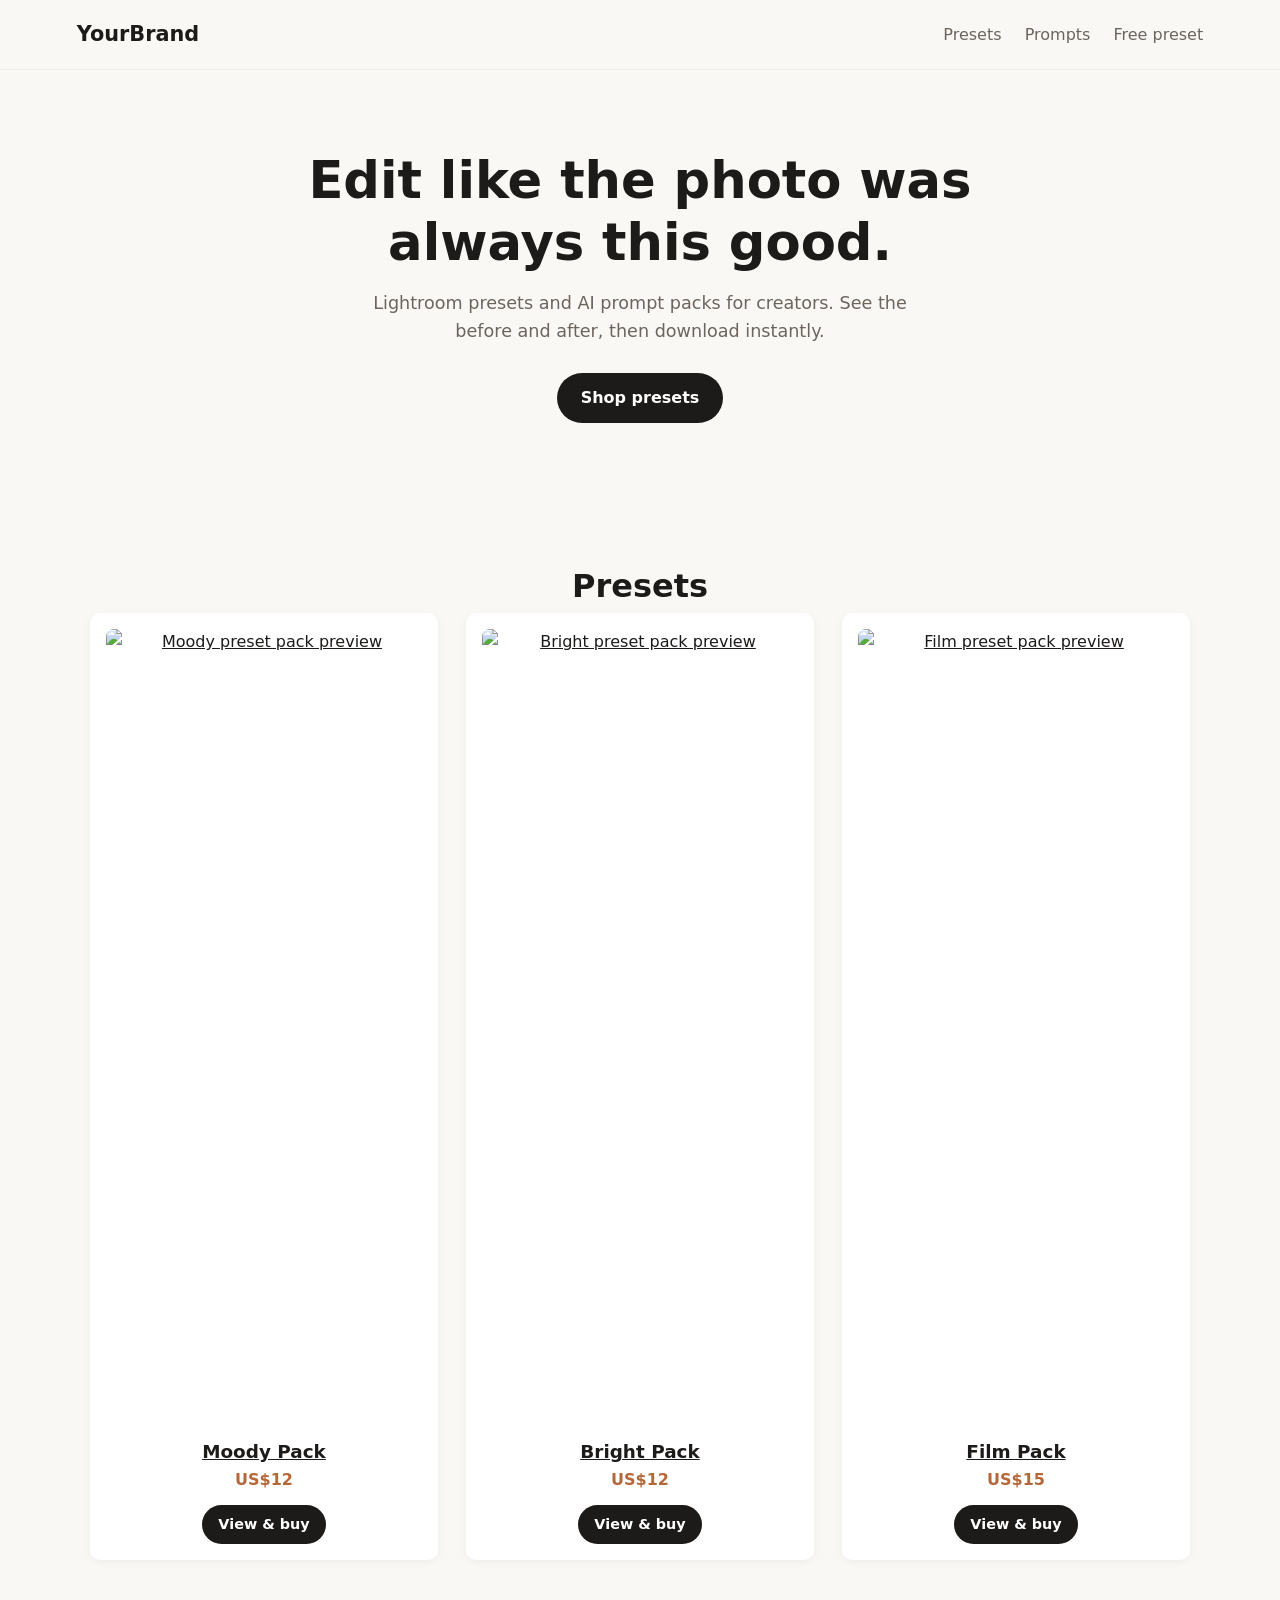
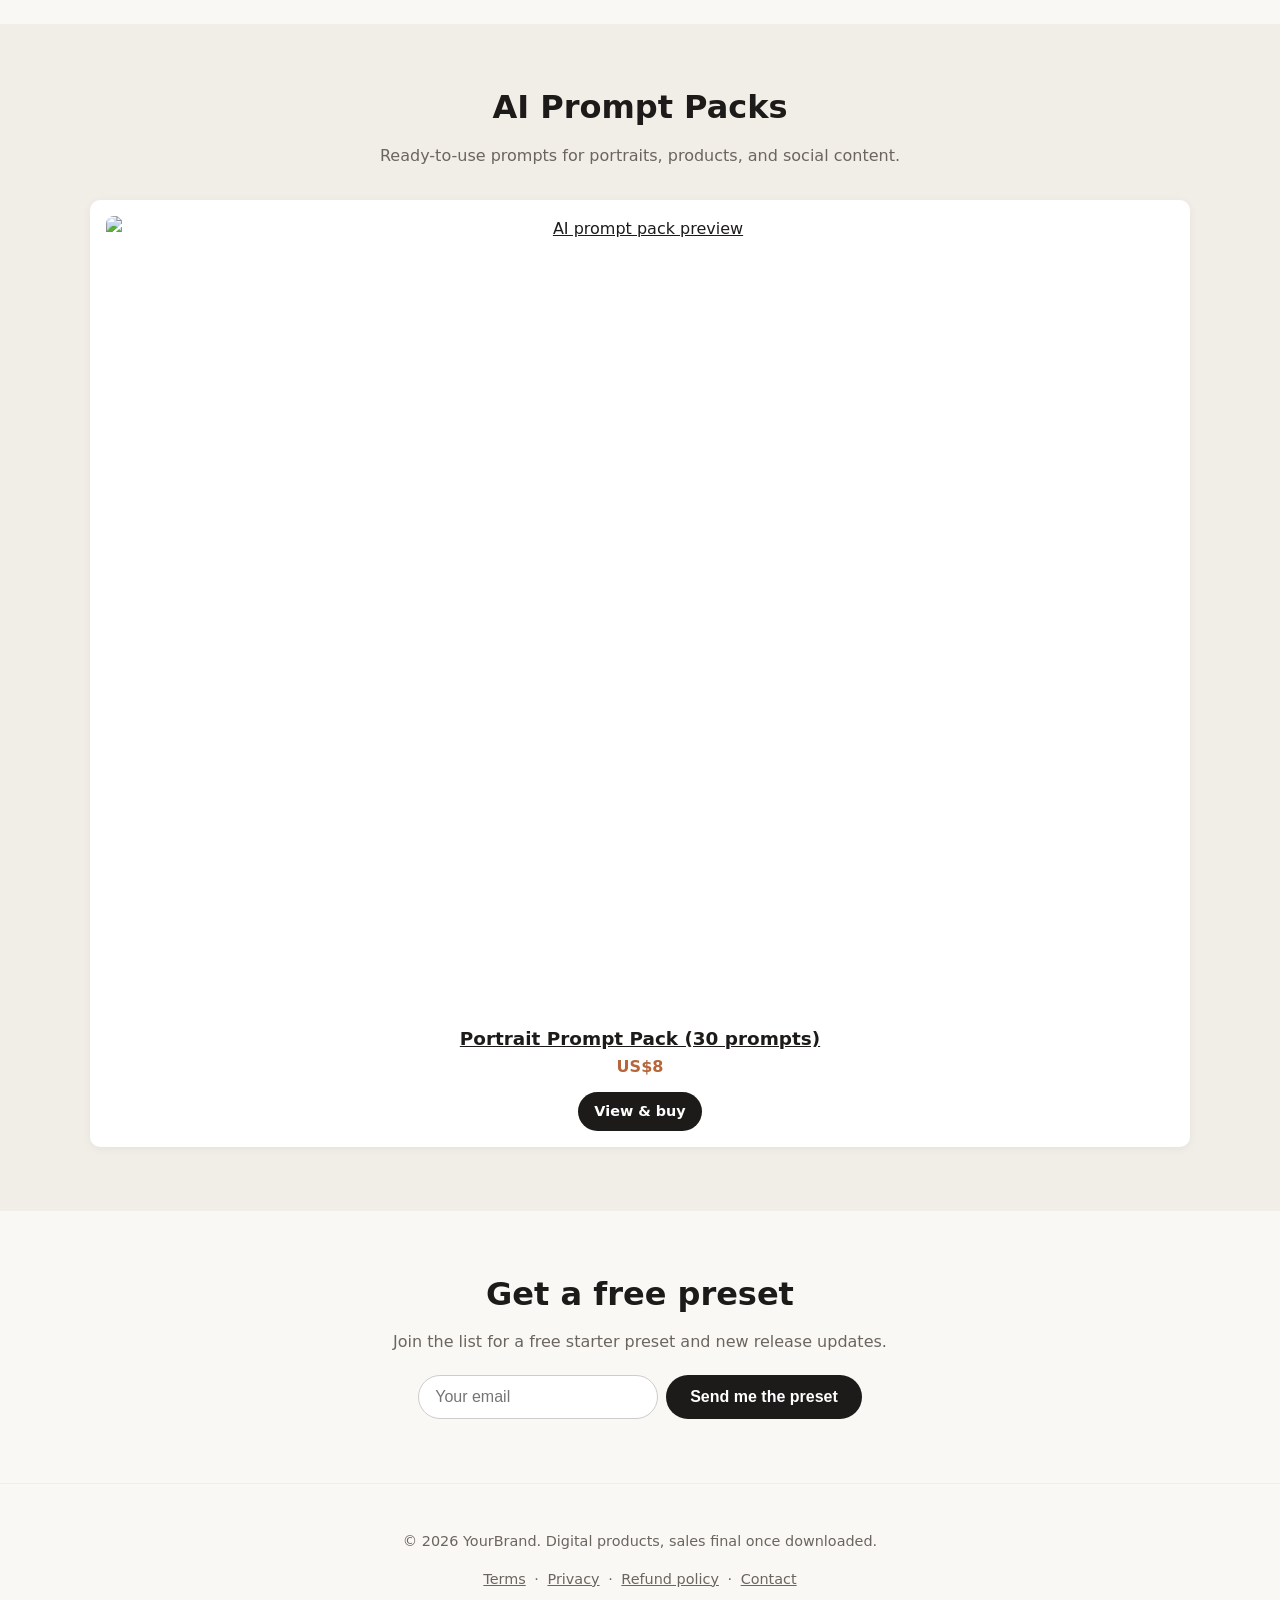
==== index.html @ be9381fc "Add files via upload" ====
<!DOCTYPE html>
<html lang="en">
<head>
  <meta charset="UTF-8">
  <meta name="viewport" content="width=device-width, initial-scale=1.0">
  <title>YourBrand | Lightroom Presets & AI Prompt Packs</title>
  <meta name="description" content="Lightroom presets and AI prompt packs. See the before and after, then buy instantly.">
  <link rel="stylesheet" href="style.css">
</head>
<body>

<header class="site-header">
  <a href="index.html" class="logo">YourBrand</a>
  <nav>
    <a href="#presets">Presets</a>
    <a href="prompts.html">Prompts</a>
    <a href="#free">Free preset</a>
  </nav>
</header>

<section class="hero">
  <h1>Edit like the photo was always this good.</h1>
  <p>Lightroom presets and AI prompt packs for creators. See the before and after, then download instantly.</p>
  <a href="#presets" class="btn">Shop presets</a>
</section>

<section class="featured" id="presets">
  <h2>Presets</h2>
  <div class="grid">

    <article class="card">
      <a href="preset.html?pack=moody">
        <img src="images/moody-cover.jpg" alt="Moody preset pack preview" width="800" height="800">
        <h3>Moody Pack</h3>
      </a>
      <p class="price">US$12</p>
      <a href="preset.html?pack=moody" class="btn small">View &amp; buy</a>
    </article>

    <article class="card">
      <a href="preset.html?pack=bright">
        <img src="images/bright-cover.jpg" alt="Bright preset pack preview" width="800" height="800">
        <h3>Bright Pack</h3>
      </a>
      <p class="price">US$12</p>
      <a href="preset.html?pack=bright" class="btn small">View &amp; buy</a>
    </article>

    <article class="card">
      <a href="preset.html?pack=film">
        <img src="images/film-cover.jpg" alt="Film preset pack preview" width="800" height="800">
        <h3>Film Pack</h3>
      </a>
      <p class="price">US$15</p>
      <a href="preset.html?pack=film" class="btn small">View &amp; buy</a>
    </article>

  </div>
</section>

<section class="featured alt" id="prompts">
  <h2>AI Prompt Packs</h2>
  <p class="section-intro">Ready-to-use prompts for portraits, products, and social content.</p>
  <div class="grid">
    <article class="card">
      <a href="prompts.html">
        <img src="images/prompts-cover.jpg" alt="AI prompt pack preview" width="800" height="800">
        <h3>Portrait Prompt Pack (30 prompts)</h3>
      </a>
      <p class="price">US$8</p>
      <a href="prompts.html" class="btn small">View &amp; buy</a>
    </article>
  </div>
</section>

<section class="free-offer" id="free">
  <h2>Get a free preset</h2>
  <p>Join the list for a free starter preset and new release updates.</p>
  <!-- Paste your MailerLite / Kit form embed code here -->
  <form class="signup" action="#" method="post">
    <input type="email" placeholder="Your email" required>
    <button type="submit" class="btn">Send me the preset</button>
  </form>
</section>

<footer class="site-footer">
  <p>&copy; 2026 YourBrand. Digital products, sales final once downloaded.</p>
  <p><a href="#">Terms</a> &middot; <a href="#">Privacy</a> &middot; <a href="#">Refund policy</a> &middot; <a href="#">Contact</a></p>
</footer>

</body>
</html>
---- style.css ----
/* ---------- Base ---------- */
:root {
  --bg: #faf8f5;
  --bg-alt: #f1ede7;
  --ink: #1d1b19;
  --muted: #6b655e;
  --accent: #b5673a;
  --radius: 10px;
}

* { box-sizing: border-box; }

body {
  margin: 0;
  font-family: system-ui, -apple-system, "Segoe UI", Roboto, sans-serif;
  color: var(--ink);
  background: var(--bg);
  line-height: 1.6;
}

img { max-width: 100%; display: block; }
a { color: inherit; }

h1, h2, h3 { line-height: 1.2; margin: 0 0 0.5em; }

/* ---------- Header ---------- */
.site-header {
  display: flex;
  justify-content: space-between;
  align-items: center;
  flex-wrap: wrap;
  gap: 12px;
  padding: 18px 6%;
  border-bottom: 1px solid var(--bg-alt);
}
.logo { font-weight: 700; font-size: 1.3rem; text-decoration: none; }
.site-header nav a {
  margin-left: 18px;
  text-decoration: none;
  color: var(--muted);
}
.site-header nav a:hover { color: var(--ink); }

/* ---------- Hero ---------- */
.hero {
  text-align: center;
  padding: 80px 6%;
}
.hero h1 {
  font-size: clamp(2rem, 5vw, 3.2rem);
  max-width: 720px;
  margin: 0 auto 16px;
}
.hero p {
  color: var(--muted);
  max-width: 560px;
  margin: 0 auto 28px;
  font-size: 1.1rem;
}

/* ---------- Buttons ---------- */
.btn {
  display: inline-block;
  background: var(--ink);
  color: #fff;
  padding: 12px 24px;
  border-radius: 999px;
  text-decoration: none;
  font-weight: 600;
  border: none;
  cursor: pointer;
  font-size: 1rem;
}
.btn:hover { background: var(--accent); }
.btn.small { padding: 8px 16px; font-size: 0.9rem; }
.btn.big { padding: 16px 32px; font-size: 1.1rem; }

/* ---------- Sections ---------- */
.featured, .free-offer {
  padding: 64px 6%;
}
.featured.alt { background: var(--bg-alt); }
.featured h2, .free-offer h2 {
  font-size: 2rem;
  text-align: center;
  margin-bottom: 8px;
}
.section-intro {
  text-align: center;
  color: var(--muted);
  margin-bottom: 32px;
}

.grid {
  display: grid;
  grid-template-columns: repeat(auto-fit, minmax(260px, 1fr));
  gap: 28px;
  max-width: 1100px;
  margin: 0 auto;
}
.card {
  background: #fff;
  border-radius: var(--radius);
  padding: 16px;
  text-align: center;
  box-shadow: 0 2px 10px rgba(0,0,0,0.05);
}
.card img {
  width: 100%;
  aspect-ratio: 1 / 1;
  object-fit: cover;
  border-radius: 8px;
  margin-bottom: 12px;
}
.card h3 { font-size: 1.15rem; margin-bottom: 4px; }
.price { font-weight: 700; color: var(--accent); margin: 4px 0 12px; }

/* ---------- Signup ---------- */
.free-offer { text-align: center; }
.free-offer p { color: var(--muted); }
.signup {
  display: flex;
  gap: 8px;
  justify-content: center;
  flex-wrap: wrap;
  margin-top: 20px;
}
.signup input {
  padding: 12px 16px;
  border: 1px solid #ccc;
  border-radius: 999px;
  min-width: 240px;
  font-size: 1rem;
}

/* ---------- Product page ---------- */
.product {
  max-width: 900px;
  margin: 0 auto;
  padding: 40px 6%;
}
.product h1 { font-size: 2.2rem; margin-bottom: 24px; }

/* Before / after slider */
.compare {
  position: relative;
  width: 100%;
  aspect-ratio: 4 / 3;
  overflow: hidden;
  border-radius: var(--radius);
  margin-bottom: 28px;
  user-select: none;
}
.compare img {
  position: absolute;
  inset: 0;
  width: 100%;
  height: 100%;
  object-fit: cover;
}
.compare .before {
  clip-path: inset(0 calc(100% - var(--pos, 50%)) 0 0);
}
.compare .handle {
  position: absolute;
  inset: 0;
  width: 100%;
  height: 100%;
  opacity: 0;
  margin: 0;
  cursor: ew-resize;
  z-index: 2;
}
.compare::after {
  content: "";
  position: absolute;
  top: 0;
  bottom: 0;
  left: var(--pos, 50%);
  width: 3px;
  background: #fff;
  transform: translateX(-50%);
  pointer-events: none;
  z-index: 1;
  box-shadow: 0 0 6px rgba(0,0,0,0.3);
}
.compare .label {
  position: absolute;
  top: 12px;
  z-index: 1;
  background: rgba(0,0,0,0.55);
  color: #fff;
  font-size: 0.8rem;
  padding: 4px 10px;
  border-radius: 999px;
  pointer-events: none;
}
.compare .label-before { left: 12px; }
.compare .label-after { right: 12px; }

/* Buy box */
.buy-box {
  background: #fff;
  border-radius: var(--radius);
  padding: 28px;
  text-align: center;
  margin-top: 16px;
  box-shadow: 0 2px 12px rgba(0,0,0,0.06);
}
.buy-box .price { font-size: 1.6rem; }
.includes {
  list-style: none;
  padding: 0;
  margin: 0 0 20px;
  color: var(--muted);
}
.includes li { padding: 4px 0; }
.fine-print { font-size: 0.85rem; color: var(--muted); margin-top: 12px; }

/* Prompt samples */
.sample-grid {
  display: grid;
  grid-template-columns: repeat(auto-fit, minmax(220px, 1fr));
  gap: 16px;
  margin-bottom: 28px;
}
.sample-grid img { border-radius: 8px; width: 100%; aspect-ratio: 1 / 1; object-fit: cover; }

/* ---------- Footer ---------- */
.site-footer {
  text-align: center;
  padding: 32px 6%;
  color: var(--muted);
  font-size: 0.9rem;
  border-top: 1px solid var(--bg-alt);
}
.site-footer a { margin: 0 4px; }

/* ---------- Mobile ---------- */
@media (max-width: 600px) {
  .hero { padding: 56px 6%; }
  .site-header nav a { margin-left: 12px; }
}
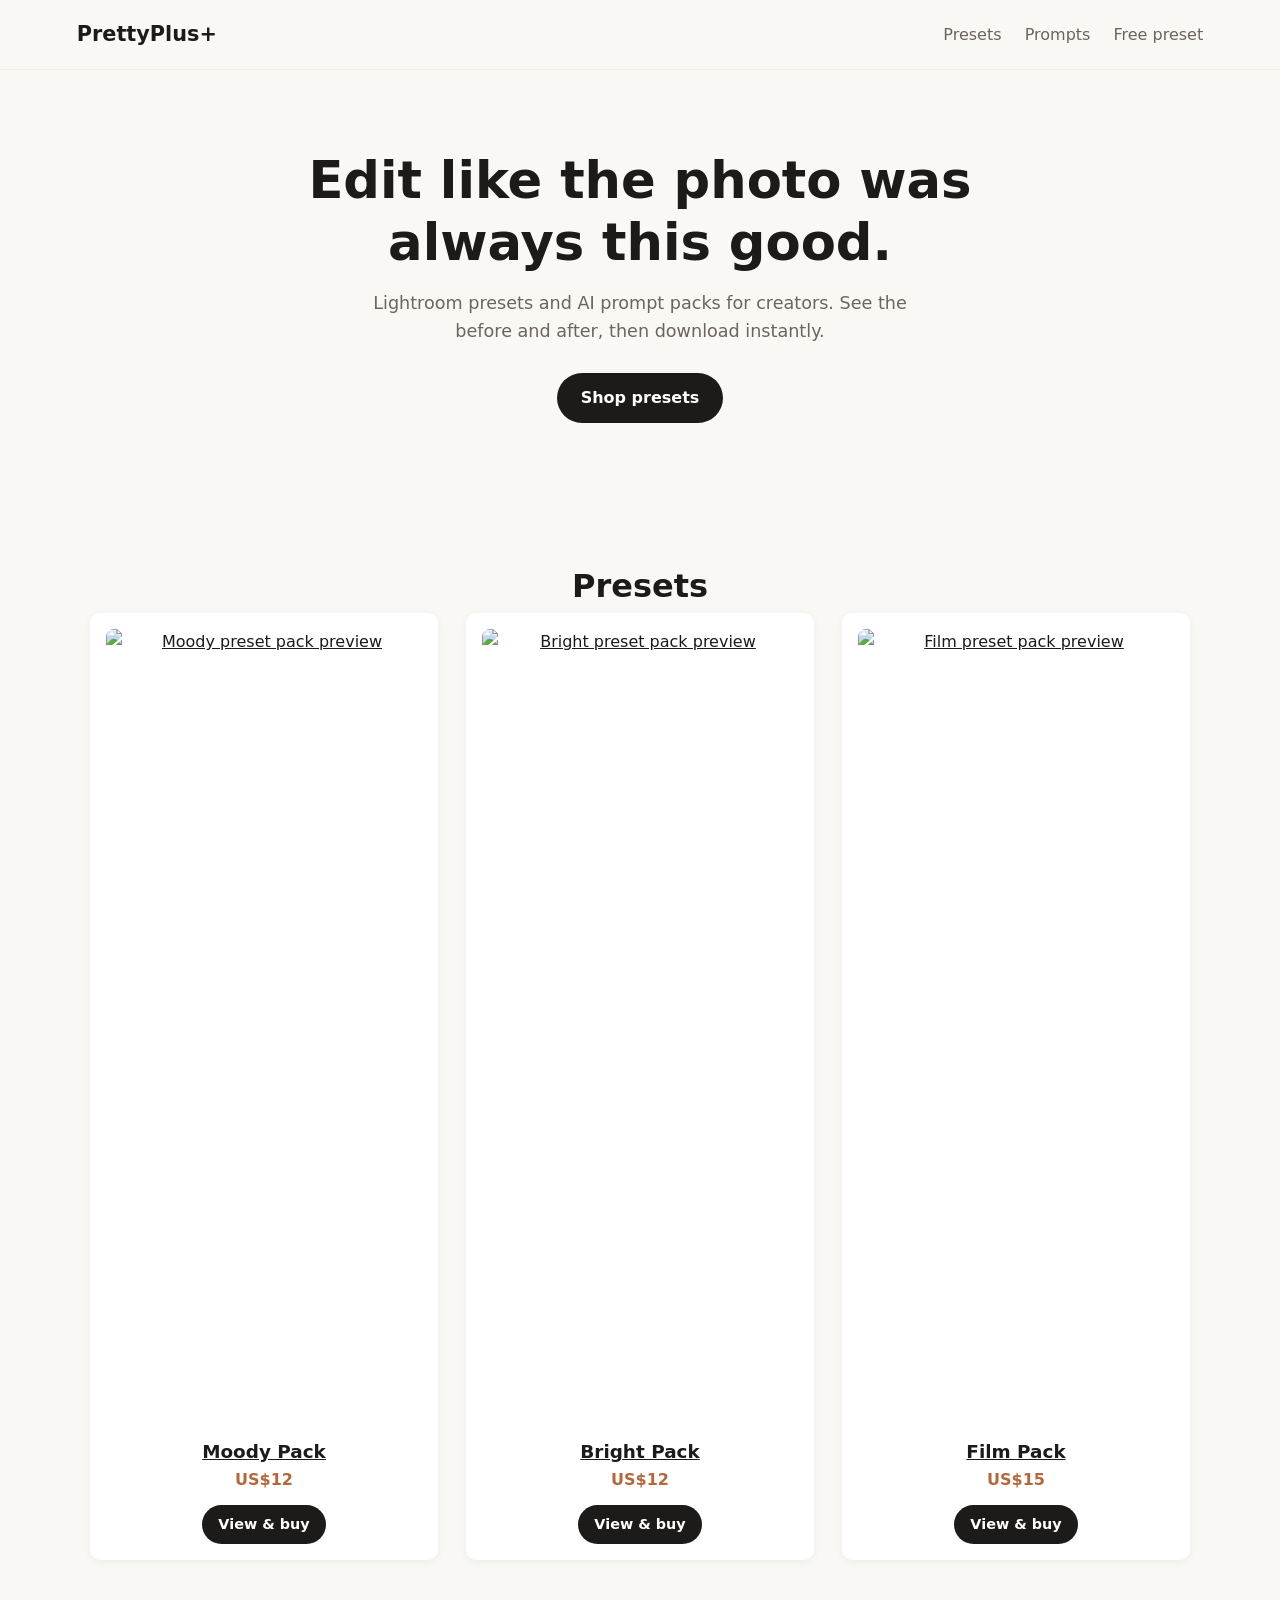
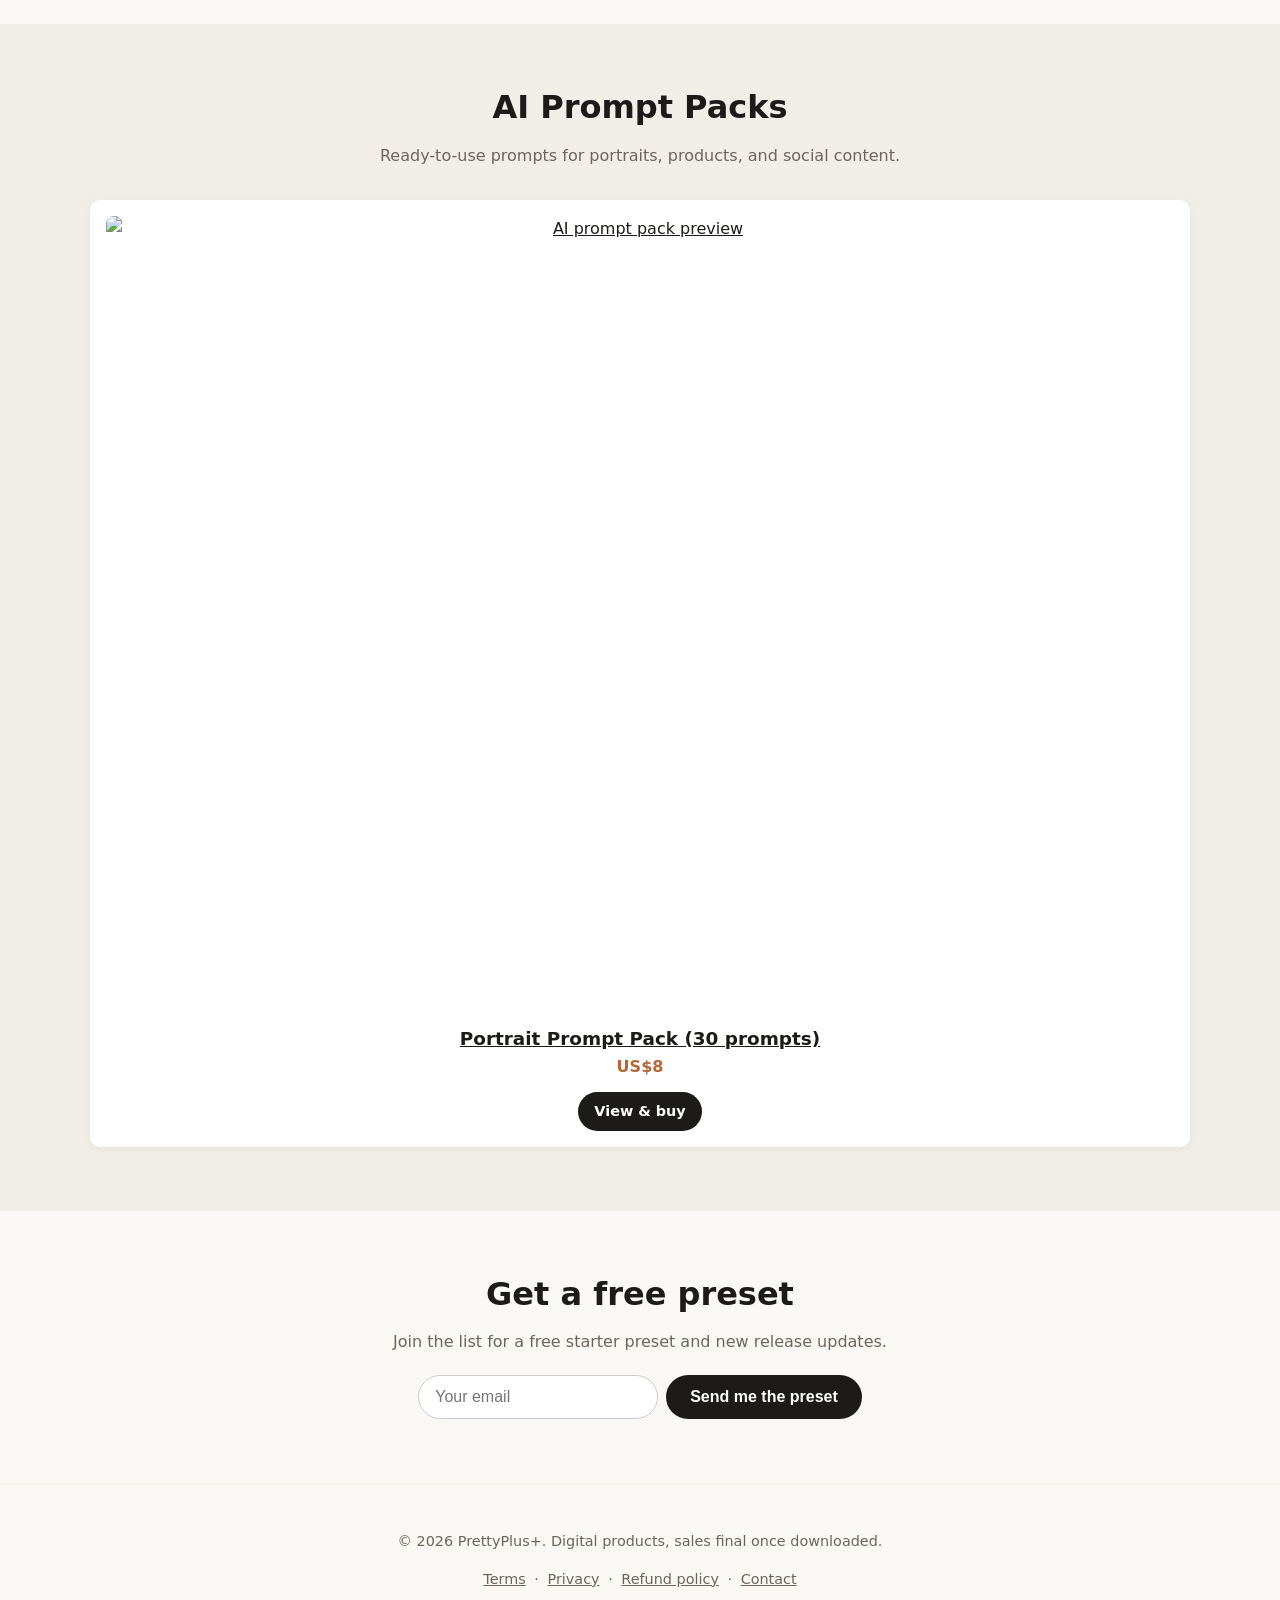
==== commit ee48da5d: "Add files via upload" ====
--- a/index.html
+++ b/index.html
@@ -3,14 +3,14 @@
 <head>
   <meta charset="UTF-8">
   <meta name="viewport" content="width=device-width, initial-scale=1.0">
-  <title>YourBrand | Lightroom Presets & AI Prompt Packs</title>
+  <title>PrettyPlus+ | Lightroom Presets & AI Prompt Packs</title>
   <meta name="description" content="Lightroom presets and AI prompt packs. See the before and after, then buy instantly.">
   <link rel="stylesheet" href="style.css">
 </head>
 <body>
 
 <header class="site-header">
-  <a href="index.html" class="logo">YourBrand</a>
+  <a href="index.html" class="logo">PrettyPlus+</a>
   <nav>
     <a href="#presets">Presets</a>
     <a href="prompts.html">Prompts</a>
@@ -84,7 +84,7 @@
 </section>
 
 <footer class="site-footer">
-  <p>&copy; 2026 YourBrand. Digital products, sales final once downloaded.</p>
+  <p>&copy; 2026 PrettyPlus+. Digital products, sales final once downloaded.</p>
   <p><a href="#">Terms</a> &middot; <a href="#">Privacy</a> &middot; <a href="#">Refund policy</a> &middot; <a href="#">Contact</a></p>
 </footer>
 
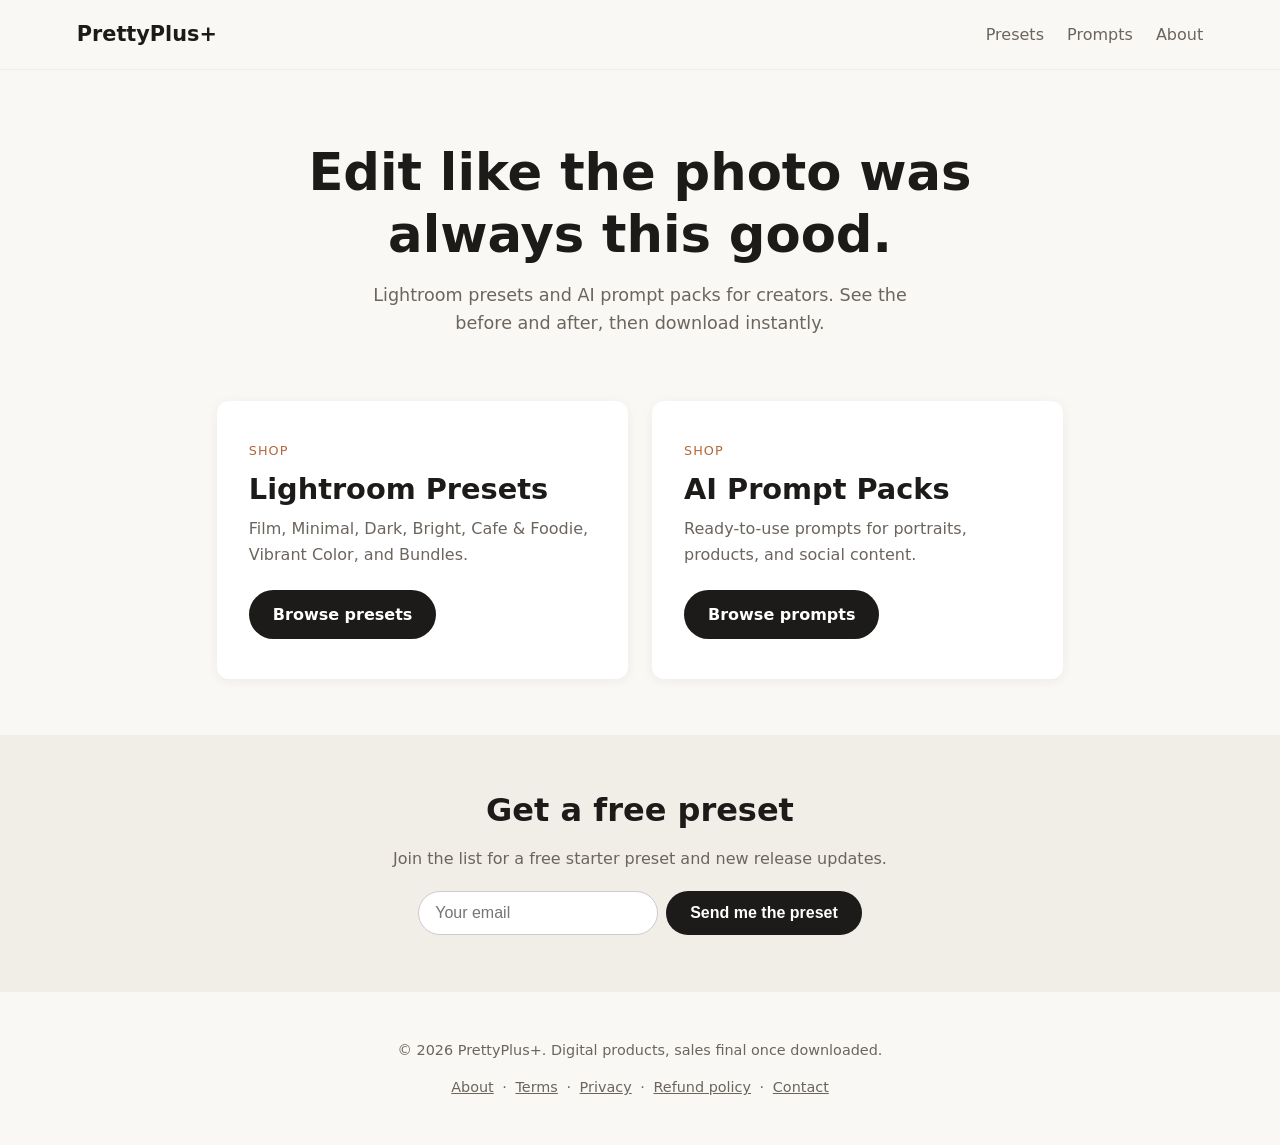
==== commit 297fe3ca: "Add files via upload" ====
--- a/index.html
+++ b/index.html
@@ -4,7 +4,7 @@
   <meta charset="UTF-8">
   <meta name="viewport" content="width=device-width, initial-scale=1.0">
   <title>PrettyPlus+ | Lightroom Presets & AI Prompt Packs</title>
-  <meta name="description" content="Lightroom presets and AI prompt packs. See the before and after, then buy instantly.">
+  <meta name="description" content="Lightroom presets and AI prompt packs for creators. See the before and after, then buy instantly.">
   <link rel="stylesheet" href="style.css">
 </head>
 <body>
@@ -12,65 +12,30 @@
 <header class="site-header">
   <a href="index.html" class="logo">PrettyPlus+</a>
   <nav>
-    <a href="#presets">Presets</a>
+    <a href="presets.html">Presets</a>
     <a href="prompts.html">Prompts</a>
-    <a href="#free">Free preset</a>
+    <a href="about.html">About</a>
   </nav>
 </header>
 
 <section class="hero">
   <h1>Edit like the photo was always this good.</h1>
   <p>Lightroom presets and AI prompt packs for creators. See the before and after, then download instantly.</p>
-  <a href="#presets" class="btn">Shop presets</a>
 </section>
 
-<section class="featured" id="presets">
-  <h2>Presets</h2>
-  <div class="grid">
-
-    <article class="card">
-      <a href="preset.html?pack=moody">
-        <img src="images/moody-cover.jpg" alt="Moody preset pack preview" width="800" height="800">
-        <h3>Moody Pack</h3>
-      </a>
-      <p class="price">US$12</p>
-      <a href="preset.html?pack=moody" class="btn small">View &amp; buy</a>
-    </article>
-
-    <article class="card">
-      <a href="preset.html?pack=bright">
-        <img src="images/bright-cover.jpg" alt="Bright preset pack preview" width="800" height="800">
-        <h3>Bright Pack</h3>
-      </a>
-      <p class="price">US$12</p>
-      <a href="preset.html?pack=bright" class="btn small">View &amp; buy</a>
-    </article>
-
-    <article class="card">
-      <a href="preset.html?pack=film">
-        <img src="images/film-cover.jpg" alt="Film preset pack preview" width="800" height="800">
-        <h3>Film Pack</h3>
-      </a>
-      <p class="price">US$15</p>
-      <a href="preset.html?pack=film" class="btn small">View &amp; buy</a>
-    </article>
-
-  </div>
-</section>
-
-<section class="featured alt" id="prompts">
-  <h2>AI Prompt Packs</h2>
-  <p class="section-intro">Ready-to-use prompts for portraits, products, and social content.</p>
-  <div class="grid">
-    <article class="card">
-      <a href="prompts.html">
-        <img src="images/prompts-cover.jpg" alt="AI prompt pack preview" width="800" height="800">
-        <h3>Portrait Prompt Pack (30 prompts)</h3>
-      </a>
-      <p class="price">US$8</p>
-      <a href="prompts.html" class="btn small">View &amp; buy</a>
-    </article>
-  </div>
+<section class="shop-choice">
+  <a href="presets.html" class="choice-card">
+    <span class="choice-label">Shop</span>
+    <h2>Lightroom Presets</h2>
+    <p>Film, Minimal, Dark, Bright, Cafe &amp; Foodie, Vibrant Color, and Bundles.</p>
+    <span class="btn">Browse presets</span>
+  </a>
+  <a href="prompts.html" class="choice-card">
+    <span class="choice-label">Shop</span>
+    <h2>AI Prompt Packs</h2>
+    <p>Ready-to-use prompts for portraits, products, and social content.</p>
+    <span class="btn">Browse prompts</span>
+  </a>
 </section>
 
 <section class="free-offer" id="free">
@@ -85,7 +50,7 @@
 
 <footer class="site-footer">
   <p>&copy; 2026 PrettyPlus+. Digital products, sales final once downloaded.</p>
-  <p><a href="#">Terms</a> &middot; <a href="#">Privacy</a> &middot; <a href="#">Refund policy</a> &middot; <a href="#">Contact</a></p>
+  <p><a href="about.html">About</a> &middot; <a href="#">Terms</a> &middot; <a href="#">Privacy</a> &middot; <a href="#">Refund policy</a> &middot; <a href="#">Contact</a></p>
 </footer>
 
 </body>
--- a/style.css
+++ b/style.css
@@ -5,11 +5,9 @@
   --ink: #1d1b19;
   --muted: #6b655e;
   --accent: #b5673a;
-  --radius: 10px;
+  --radius: 12px;
 }
-
 * { box-sizing: border-box; }
-
 body {
   margin: 0;
   font-family: system-ui, -apple-system, "Segoe UI", Roboto, sans-serif;
@@ -17,182 +15,148 @@
   background: var(--bg);
   line-height: 1.6;
 }
-
 img { max-width: 100%; display: block; }
 a { color: inherit; }
-
 h1, h2, h3 { line-height: 1.2; margin: 0 0 0.5em; }
 
 /* ---------- Header ---------- */
 .site-header {
-  display: flex;
-  justify-content: space-between;
-  align-items: center;
-  flex-wrap: wrap;
-  gap: 12px;
-  padding: 18px 6%;
+  display: flex; justify-content: space-between; align-items: center;
+  flex-wrap: wrap; gap: 12px; padding: 18px 6%;
   border-bottom: 1px solid var(--bg-alt);
 }
 .logo { font-weight: 700; font-size: 1.3rem; text-decoration: none; }
 .site-header nav a {
-  margin-left: 18px;
-  text-decoration: none;
-  color: var(--muted);
+  margin-left: 18px; text-decoration: none; color: var(--muted);
 }
-.site-header nav a:hover { color: var(--ink); }
-
-/* ---------- Hero ---------- */
-.hero {
-  text-align: center;
-  padding: 80px 6%;
-}
-.hero h1 {
-  font-size: clamp(2rem, 5vw, 3.2rem);
-  max-width: 720px;
-  margin: 0 auto 16px;
-}
-.hero p {
-  color: var(--muted);
-  max-width: 560px;
-  margin: 0 auto 28px;
-  font-size: 1.1rem;
-}
+.site-header nav a:hover, .site-header nav a.active { color: var(--ink); font-weight: 600; }
 
 /* ---------- Buttons ---------- */
 .btn {
-  display: inline-block;
-  background: var(--ink);
-  color: #fff;
-  padding: 12px 24px;
-  border-radius: 999px;
-  text-decoration: none;
-  font-weight: 600;
-  border: none;
-  cursor: pointer;
-  font-size: 1rem;
+  display: inline-block; background: var(--ink); color: #fff;
+  padding: 12px 24px; border-radius: 999px; text-decoration: none;
+  font-weight: 600; border: none; cursor: pointer; font-size: 1rem;
 }
 .btn:hover { background: var(--accent); }
 .btn.small { padding: 8px 16px; font-size: 0.9rem; }
 .btn.big { padding: 16px 32px; font-size: 1.1rem; }
+.btn.disabled, .btn.disabled:hover { background: #bdb6ad; cursor: not-allowed; }
 
-/* ---------- Sections ---------- */
-.featured, .free-offer {
-  padding: 64px 6%;
+/* ---------- Home ---------- */
+.hero { text-align: center; padding: 72px 6% 40px; }
+.hero h1 { font-size: clamp(2rem, 5vw, 3.2rem); max-width: 720px; margin: 0 auto 16px; }
+.hero p { color: var(--muted); max-width: 560px; margin: 0 auto; font-size: 1.1rem; }
+
+.shop-choice {
+  display: grid; grid-template-columns: repeat(auto-fit, minmax(280px, 1fr));
+  gap: 24px; max-width: 1000px; margin: 0 auto; padding: 24px 6% 56px;
 }
-.featured.alt { background: var(--bg-alt); }
-.featured h2, .free-offer h2 {
-  font-size: 2rem;
-  text-align: center;
-  margin-bottom: 8px;
+.choice-card {
+  background: #fff; border-radius: var(--radius); padding: 40px 32px;
+  text-decoration: none; box-shadow: 0 2px 12px rgba(0,0,0,0.06);
+  display: flex; flex-direction: column; align-items: flex-start; gap: 10px;
+  transition: transform 0.2s ease, box-shadow 0.2s ease;
 }
-.section-intro {
-  text-align: center;
-  color: var(--muted);
-  margin-bottom: 32px;
+.choice-card:hover { transform: translateY(-4px); box-shadow: 0 8px 24px rgba(0,0,0,0.1); }
+.choice-card h2 { font-size: 1.8rem; margin: 0; }
+.choice-card p { color: var(--muted); margin: 0 0 12px; }
+.choice-label {
+  font-size: 0.8rem; text-transform: uppercase; letter-spacing: 0.08em; color: var(--accent);
 }
 
+/* ---------- Page title ---------- */
+.page-title { text-align: center; padding: 48px 6% 16px; }
+.page-title h1 { font-size: 2.4rem; }
+.page-title p { color: var(--muted); }
+
+/* ---------- Category tabs ---------- */
+.cat-tabs {
+  display: flex; gap: 10px; overflow-x: auto; padding: 12px 6% 16px;
+  justify-content: flex-start; scrollbar-width: none;
+}
+.cat-tabs::-webkit-scrollbar { display: none; }
+.cat-tabs button {
+  flex: 0 0 auto; border: 1px solid #d6cfc6; background: #fff; color: var(--ink);
+  padding: 10px 18px; border-radius: 999px; cursor: pointer; font-size: 0.95rem;
+}
+.cat-tabs button.active { background: var(--ink); color: #fff; border-color: var(--ink); }
+
+/* ---------- Swipe track ---------- */
+.swipe-track {
+  display: flex; overflow-x: auto; scroll-snap-type: x mandatory;
+  scroll-behavior: smooth; -webkit-overflow-scrolling: touch;
+  scrollbar-width: none;
+}
+.swipe-track::-webkit-scrollbar { display: none; }
+.swipe-panel {
+  flex: 0 0 100%; scroll-snap-align: start; padding: 24px 6% 64px;
+}
+.swipe-panel h2 { text-align: center; font-size: 1.9rem; margin-bottom: 24px; }
+
 .grid {
-  display: grid;
-  grid-template-columns: repeat(auto-fit, minmax(260px, 1fr));
-  gap: 28px;
-  max-width: 1100px;
-  margin: 0 auto;
+  display: grid; grid-template-columns: repeat(auto-fit, minmax(240px, 1fr));
+  gap: 28px; max-width: 1100px; margin: 0 auto;
 }
 .card {
-  background: #fff;
-  border-radius: var(--radius);
-  padding: 16px;
-  text-align: center;
-  box-shadow: 0 2px 10px rgba(0,0,0,0.05);
+  background: #fff; border-radius: var(--radius); padding: 16px;
+  text-align: center; box-shadow: 0 2px 10px rgba(0,0,0,0.05);
 }
-.card img {
-  width: 100%;
-  aspect-ratio: 1 / 1;
-  object-fit: cover;
-  border-radius: 8px;
-  margin-bottom: 12px;
+.card img, .card .placeholder {
+  width: 100%; aspect-ratio: 1 / 1; object-fit: cover;
+  border-radius: 8px; margin-bottom: 12px;
 }
+.card .placeholder { background: var(--bg-alt); }
 .card h3 { font-size: 1.15rem; margin-bottom: 4px; }
 .price { font-weight: 700; color: var(--accent); margin: 4px 0 12px; }
+.coming-soon .price { color: var(--muted); font-weight: 400; }
 
 /* ---------- Signup ---------- */
-.free-offer { text-align: center; }
+.free-offer { text-align: center; padding: 56px 6%; background: var(--bg-alt); }
+.free-offer h2 { font-size: 2rem; }
 .free-offer p { color: var(--muted); }
 .signup {
-  display: flex;
-  gap: 8px;
-  justify-content: center;
-  flex-wrap: wrap;
-  margin-top: 20px;
+  display: flex; gap: 8px; justify-content: center; flex-wrap: wrap; margin-top: 20px;
 }
 .signup input {
-  padding: 12px 16px;
-  border: 1px solid #ccc;
-  border-radius: 999px;
-  min-width: 240px;
-  font-size: 1rem;
+  padding: 12px 16px; border: 1px solid #ccc; border-radius: 999px;
+  min-width: 240px; font-size: 1rem;
 }
 
+/* ---------- About ---------- */
+.about { max-width: 720px; margin: 0 auto; padding: 48px 6%; }
+.about h1 { font-size: 2.4rem; }
+.about h2 { font-size: 1.4rem; margin-top: 32px; }
+.about p, .about li { color: #3b3733; }
+.about ul { padding-left: 20px; }
+
 /* ---------- Product page ---------- */
-.product {
-  max-width: 900px;
-  margin: 0 auto;
-  padding: 40px 6%;
-}
+.product { max-width: 900px; margin: 0 auto; padding: 40px 6%; }
 .product h1 { font-size: 2.2rem; margin-bottom: 24px; }
 
 /* Before / after slider */
 .compare {
-  position: relative;
-  width: 100%;
-  aspect-ratio: 4 / 3;
-  overflow: hidden;
-  border-radius: var(--radius);
-  margin-bottom: 28px;
-  user-select: none;
+  position: relative; width: 100%; aspect-ratio: 4 / 3; overflow: hidden;
+  border-radius: var(--radius); margin-bottom: 28px; user-select: none;
 }
 .compare img {
-  position: absolute;
-  inset: 0;
-  width: 100%;
-  height: 100%;
-  object-fit: cover;
+  position: absolute; inset: 0; width: 100%; height: 100%; object-fit: cover;
 }
 .compare .before {
   clip-path: inset(0 calc(100% - var(--pos, 50%)) 0 0);
 }
 .compare .handle {
-  position: absolute;
-  inset: 0;
-  width: 100%;
-  height: 100%;
-  opacity: 0;
-  margin: 0;
-  cursor: ew-resize;
-  z-index: 2;
+  position: absolute; inset: 0; width: 100%; height: 100%;
+  opacity: 0; margin: 0; cursor: ew-resize; z-index: 2;
 }
 .compare::after {
-  content: "";
-  position: absolute;
-  top: 0;
-  bottom: 0;
-  left: var(--pos, 50%);
-  width: 3px;
-  background: #fff;
-  transform: translateX(-50%);
-  pointer-events: none;
-  z-index: 1;
+  content: ""; position: absolute; top: 0; bottom: 0;
+  left: var(--pos, 50%); width: 3px; background: #fff;
+  transform: translateX(-50%); pointer-events: none; z-index: 1;
   box-shadow: 0 0 6px rgba(0,0,0,0.3);
 }
 .compare .label {
-  position: absolute;
-  top: 12px;
-  z-index: 1;
-  background: rgba(0,0,0,0.55);
-  color: #fff;
-  font-size: 0.8rem;
-  padding: 4px 10px;
-  border-radius: 999px;
+  position: absolute; top: 12px; z-index: 1; background: rgba(0,0,0,0.55);
+  color: #fff; font-size: 0.8rem; padding: 4px 10px; border-radius: 999px;
   pointer-events: none;
 }
 .compare .label-before { left: 12px; }
@@ -200,44 +164,32 @@
 
 /* Buy box */
 .buy-box {
-  background: #fff;
-  border-radius: var(--radius);
-  padding: 28px;
-  text-align: center;
-  margin-top: 16px;
-  box-shadow: 0 2px 12px rgba(0,0,0,0.06);
+  background: #fff; border-radius: var(--radius); padding: 28px;
+  text-align: center; margin-top: 16px; box-shadow: 0 2px 12px rgba(0,0,0,0.06);
 }
 .buy-box .price { font-size: 1.6rem; }
-.includes {
-  list-style: none;
-  padding: 0;
-  margin: 0 0 20px;
-  color: var(--muted);
-}
+.includes { list-style: none; padding: 0; margin: 0 0 20px; color: var(--muted); }
 .includes li { padding: 4px 0; }
 .fine-print { font-size: 0.85rem; color: var(--muted); margin-top: 12px; }
 
 /* Prompt samples */
 .sample-grid {
-  display: grid;
-  grid-template-columns: repeat(auto-fit, minmax(220px, 1fr));
-  gap: 16px;
-  margin-bottom: 28px;
+  display: grid; grid-template-columns: repeat(auto-fit, minmax(220px, 1fr));
+  gap: 16px; margin-bottom: 28px;
 }
 .sample-grid img { border-radius: 8px; width: 100%; aspect-ratio: 1 / 1; object-fit: cover; }
+.section-intro { text-align: center; color: var(--muted); margin-bottom: 32px; }
 
 /* ---------- Footer ---------- */
 .site-footer {
-  text-align: center;
-  padding: 32px 6%;
-  color: var(--muted);
-  font-size: 0.9rem;
-  border-top: 1px solid var(--bg-alt);
+  text-align: center; padding: 32px 6%; color: var(--muted);
+  font-size: 0.9rem; border-top: 1px solid var(--bg-alt);
 }
 .site-footer a { margin: 0 4px; }
 
 /* ---------- Mobile ---------- */
 @media (max-width: 600px) {
-  .hero { padding: 56px 6%; }
+  .hero { padding: 52px 6% 28px; }
   .site-header nav a { margin-left: 12px; }
+  .choice-card { padding: 32px 24px; }
 }
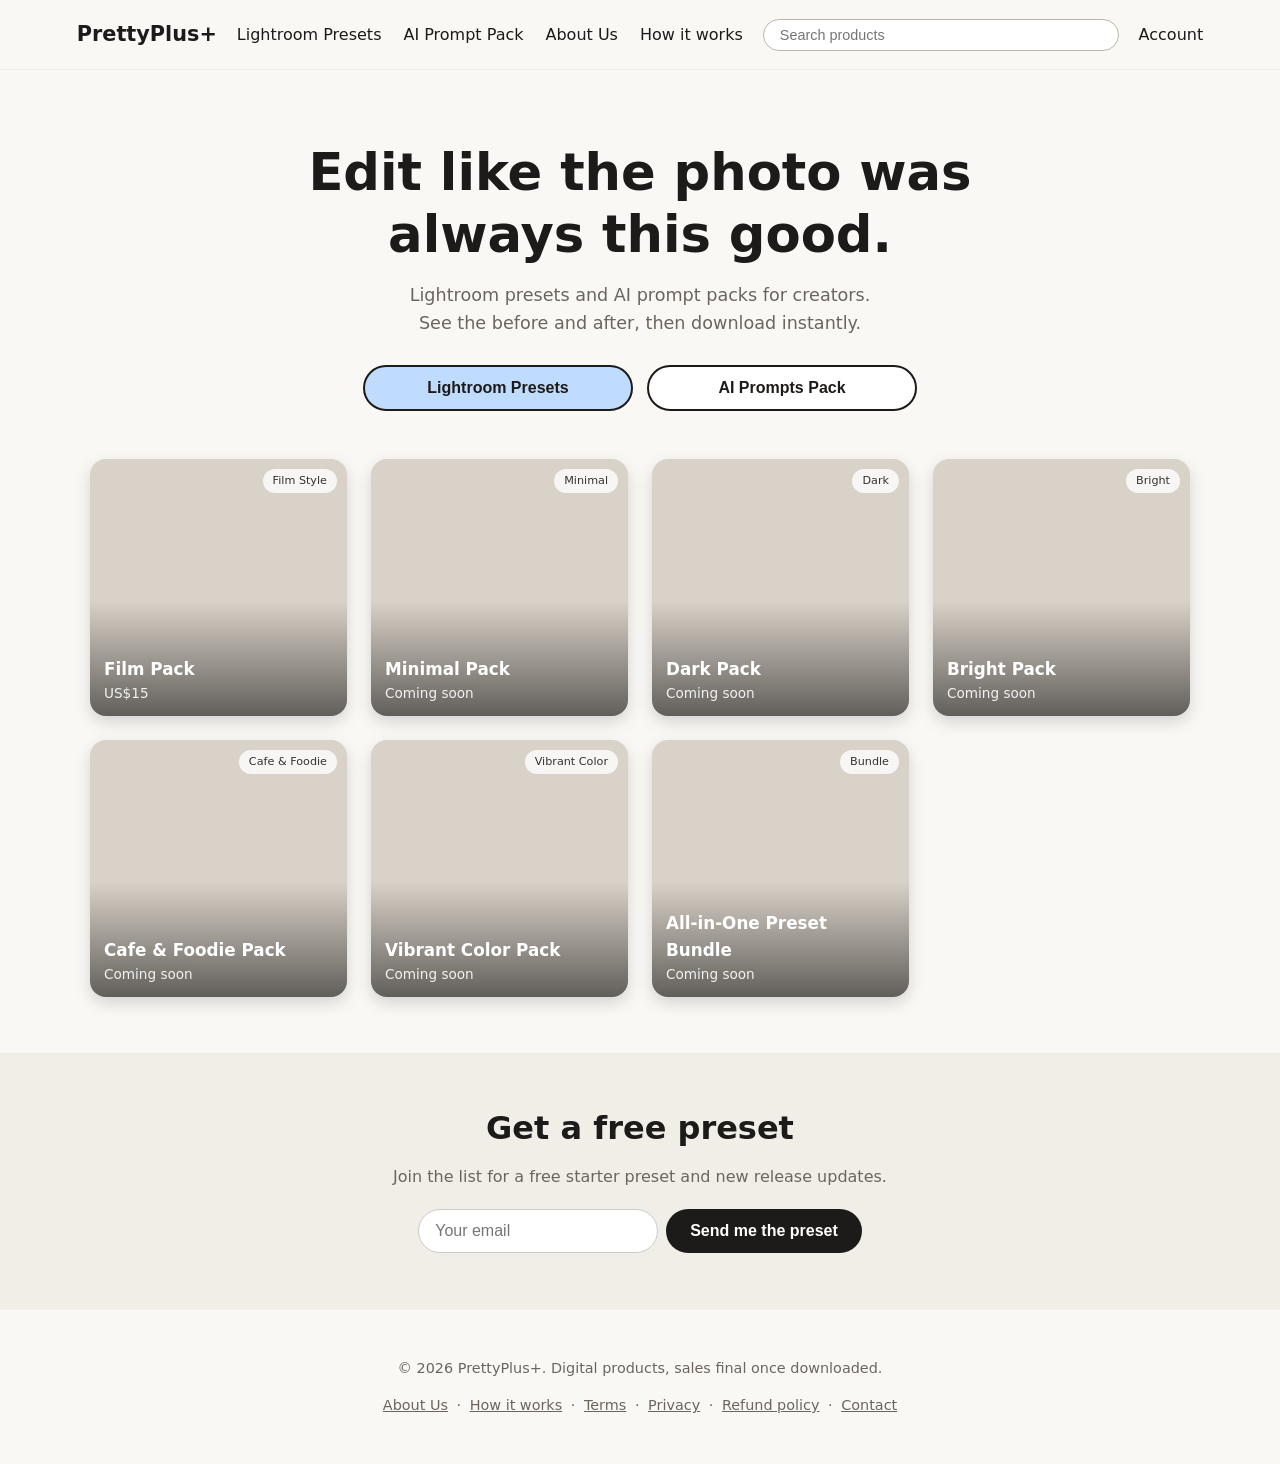
==== commit 117919db: "Add files via upload" ====
--- a/index.html
+++ b/index.html
@@ -4,38 +4,38 @@
   <meta charset="UTF-8">
   <meta name="viewport" content="width=device-width, initial-scale=1.0">
   <title>PrettyPlus+ | Lightroom Presets & AI Prompt Packs</title>
-  <meta name="description" content="Lightroom presets and AI prompt packs for creators. See the before and after, then buy instantly.">
+  <meta name="description" content="Lightroom presets and AI prompt packs for creators. See the before and after, then download instantly.">
   <link rel="stylesheet" href="style.css">
 </head>
 <body>
 
 <header class="site-header">
   <a href="index.html" class="logo">PrettyPlus+</a>
-  <nav>
-    <a href="presets.html">Presets</a>
-    <a href="prompts.html">Prompts</a>
-    <a href="about.html">About</a>
+  <nav class="main-nav">
+    <a href="presets.html">Lightroom Presets</a>
+    <a href="prompts.html">AI Prompt Pack</a>
+    <a href="about.html">About Us</a>
+    <a href="how-it-works.html">How it works</a>
   </nav>
+  <form class="search" action="index.html" method="get" role="search">
+    <input type="search" name="q" id="search-input" placeholder="Search products" aria-label="Search products">
+  </form>
+  <a href="https://prettyplusmy.lemonsqueezy.com/billing" class="account-link">Account</a>
 </header>
 
 <section class="hero">
-  <h1>Edit like the photo was always this good.</h1>
-  <p>Lightroom presets and AI prompt packs for creators. See the before and after, then download instantly.</p>
+  <h1>Edit like the photo was<br>always this good.</h1>
+  <p>Lightroom presets and AI prompt packs for creators.<br>See the before and after, then download instantly.</p>
+
+  <div class="toggle" role="tablist" aria-label="Product type">
+    <button class="toggle-btn active" data-type="presets" role="tab">Lightroom Presets</button>
+    <button class="toggle-btn" data-type="prompts" role="tab">AI Prompts Pack</button>
+  </div>
 </section>
 
-<section class="shop-choice">
-  <a href="presets.html" class="choice-card">
-    <span class="choice-label">Shop</span>
-    <h2>Lightroom Presets</h2>
-    <p>Film, Minimal, Dark, Bright, Cafe &amp; Foodie, Vibrant Color, and Bundles.</p>
-    <span class="btn">Browse presets</span>
-  </a>
-  <a href="prompts.html" class="choice-card">
-    <span class="choice-label">Shop</span>
-    <h2>AI Prompt Packs</h2>
-    <p>Ready-to-use prompts for portraits, products, and social content.</p>
-    <span class="btn">Browse prompts</span>
-  </a>
+<section class="product-section">
+  <div class="product-grid" id="product-grid"></div>
+  <p class="no-results" id="no-results" hidden>No products match your search.</p>
 </section>
 
 <section class="free-offer" id="free">
@@ -50,8 +50,9 @@
 
 <footer class="site-footer">
   <p>&copy; 2026 PrettyPlus+. Digital products, sales final once downloaded.</p>
-  <p><a href="about.html">About</a> &middot; <a href="#">Terms</a> &middot; <a href="#">Privacy</a> &middot; <a href="#">Refund policy</a> &middot; <a href="#">Contact</a></p>
+  <p><a href="about.html">About Us</a> &middot; <a href="how-it-works.html">How it works</a> &middot; <a href="#">Terms</a> &middot; <a href="#">Privacy</a> &middot; <a href="#">Refund policy</a> &middot; <a href="#">Contact</a></p>
 </footer>
 
+<script src="script.js"></script>
 </body>
 </html>
--- a/style.css
+++ b/style.css
@@ -193,3 +193,77 @@
   .site-header nav a { margin-left: 12px; }
   .choice-card { padding: 32px 24px; }
 }
+
+
+/* ---------- Header: nav, search, account ---------- */
+.site-header { flex-wrap: nowrap; gap: 20px; }
+.main-nav { display: flex; gap: 22px; flex: 0 1 auto; }
+.site-header .main-nav a { color: var(--ink); text-decoration: none; margin: 0; white-space: nowrap; }
+.site-header .main-nav a:hover, .site-header .main-nav a.active { font-weight: 600; color: var(--ink); }
+.search { flex: 1 1 200px; max-width: 360px; margin-left: auto; }
+.search input {
+  width: 100%; padding: 7px 16px; border: 1px solid #bdb6ad; border-radius: 999px;
+  font-size: 0.9rem; background: #fff;
+}
+.account-link { text-decoration: none; color: var(--ink); white-space: nowrap; }
+.account-link:hover { color: var(--accent); }
+
+/* ---------- Home toggle ---------- */
+.toggle { display: flex; gap: 14px; justify-content: center; flex-wrap: wrap; margin-top: 28px; }
+.toggle-btn {
+  min-width: 270px; padding: 12px 24px; border-radius: 999px;
+  border: 2px solid var(--ink); background: #fff; color: var(--ink);
+  font-size: 1rem; font-weight: 600; cursor: pointer;
+  transition: background 0.15s ease;
+}
+.toggle-btn:hover { background: #eef6ff; }
+.toggle-btn.active { background: #bfdcff; }
+
+/* ---------- Home product grid ---------- */
+.product-section { padding: 8px 6% 56px; }
+.product-grid {
+  display: grid; grid-template-columns: repeat(auto-fill, minmax(230px, 1fr));
+  gap: 24px; max-width: 1100px; margin: 0 auto;
+}
+.product-card {
+  position: relative; display: block; aspect-ratio: 1 / 1;
+  border-radius: 16px; overflow: hidden; background: #d9d2c8;
+  box-shadow: 0 6px 16px rgba(0,0,0,0.15); text-decoration: none;
+  transition: transform 0.2s ease, box-shadow 0.2s ease;
+}
+a.product-card:hover { transform: translateY(-4px); box-shadow: 0 10px 22px rgba(0,0,0,0.2); }
+.product-card img {
+  position: absolute; inset: 0; width: 100%; height: 100%; object-fit: cover;
+}
+.product-card::after {
+  content: ""; position: absolute; inset: 0;
+  background: linear-gradient(to top, rgba(0,0,0,0.55), rgba(0,0,0,0) 45%);
+  pointer-events: none;
+}
+.badge {
+  position: absolute; top: 10px; right: 10px; z-index: 1;
+  background: rgba(255,255,255,0.8); color: #333; font-size: 0.7rem;
+  padding: 3px 10px; border-radius: 999px;
+}
+.card-text {
+  position: absolute; left: 14px; right: 14px; bottom: 12px; z-index: 1;
+  display: flex; flex-direction: column; color: #fff;
+}
+.card-name { font-weight: 700; font-size: 1.05rem; }
+.card-price { font-size: 0.85rem; opacity: 0.9; }
+.product-card.soon { cursor: default; }
+.product-card.soon img { filter: grayscale(0.4); opacity: 0.85; }
+.no-results { text-align: center; color: var(--muted); margin-top: 24px; }
+
+/* ---------- How it works ---------- */
+.steps { padding-left: 22px; }
+.steps li { margin-bottom: 14px; color: #3b3733; }
+
+/* ---------- Header on small screens ---------- */
+@media (max-width: 900px) {
+  .site-header { flex-wrap: wrap; }
+  .main-nav { order: 3; width: 100%; overflow-x: auto; gap: 18px; padding-bottom: 4px; }
+  .search { order: 2; flex: 1 1 140px; }
+  .account-link { order: 2; }
+  .toggle-btn { min-width: 0; flex: 1 1 100%; }
+}
